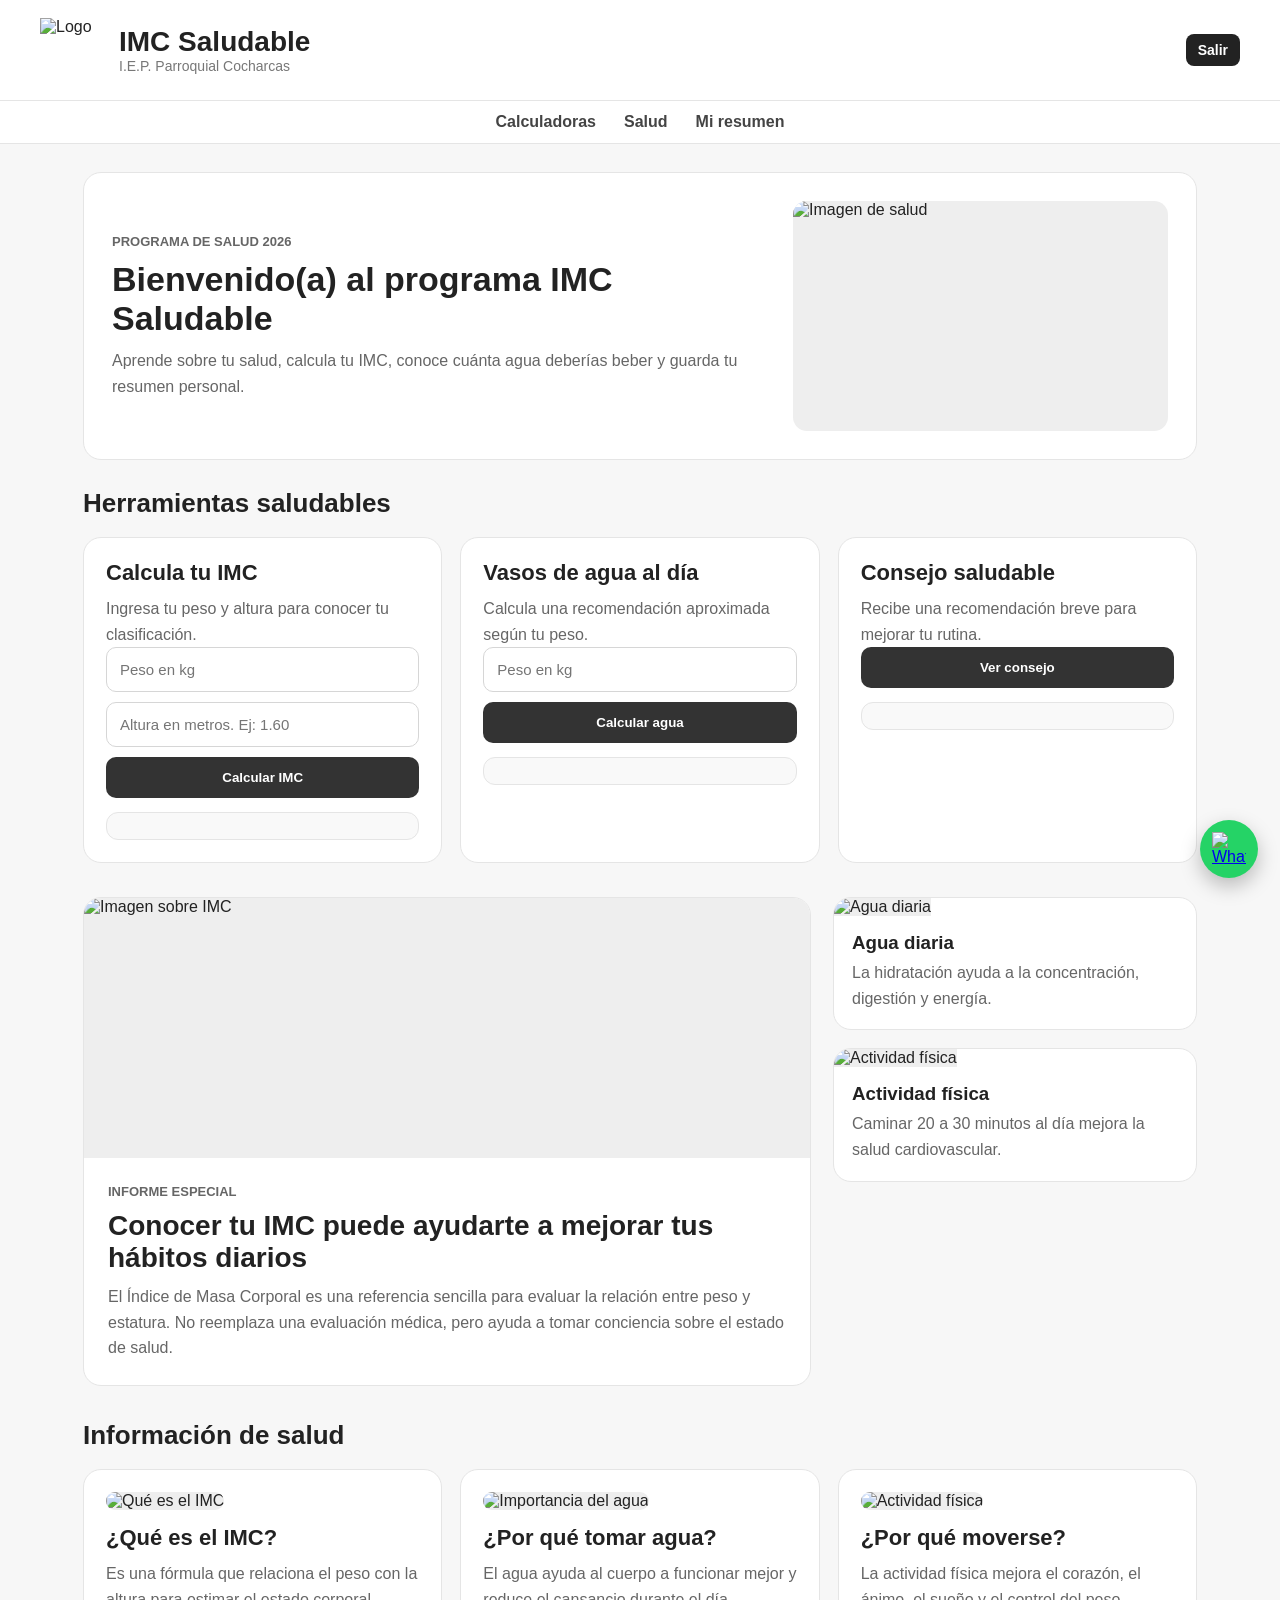
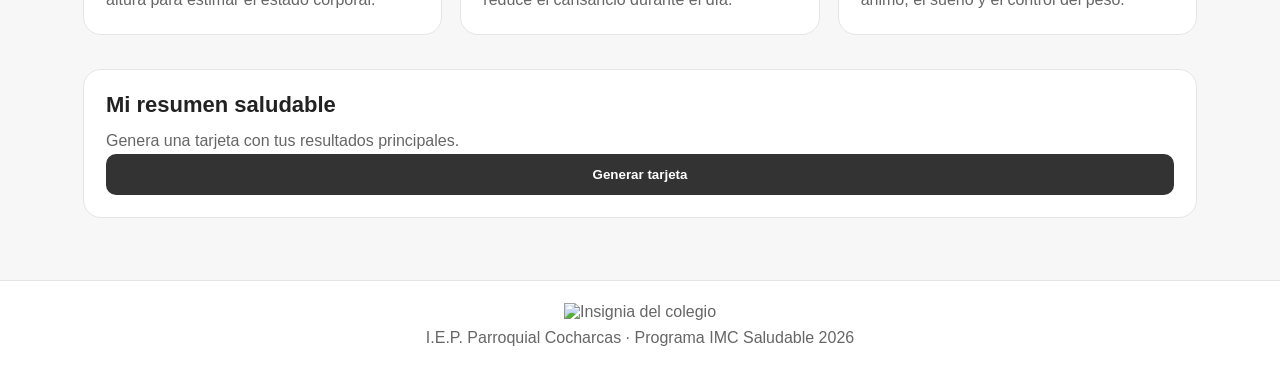
==== inicio.html @ 809d6c9c "Add files via upload" ====
<!DOCTYPE html>
<html lang="es">
<head>
  <meta charset="UTF-8">
  <meta name="viewport" content="width=device-width, initial-scale=1.0">
  <title>Inicio - IMC Saludable</title>
  <link rel="stylesheet" href="inicio.css">
</head>
<body>

<header class="top-header">
  <div class="header-content">

    <div class="header-left">
      <img src="img/logo.png" alt="Logo" class="header-logo">

      <div>
        <h1>IMC Saludable</h1>
        <p>I.E.P. Parroquial Cocharcas</p>
      </div>
    </div>

    <button class="btn-salir" onclick="cerrarSesion()">
      Salir
    </button>

  </div>
</header>

<nav class="menu">
  <a href="#calculadoras">Calculadoras</a>
  <a href="#salud">Salud</a>
  <a href="#resumen">Mi resumen</a>
</nav>

<main class="container">

  <section class="hero">
    <div class="hero-texto">
      <span class="etiqueta">Programa de salud 2026</span>
      <h2 id="saludo">Bienvenido(a) al programa IMC Saludable</h2>
      <p>
        Aprende sobre tu salud, calcula tu IMC, conoce cuánta agua deberías beber
        y guarda tu resumen personal.
      </p>
    </div>

    <div class="hero-imagen">
      <img src="img/salud.png" alt="Imagen de salud">
    </div>
  </section>
  <section id="calculadoras" class="seccion">
    <h2>Herramientas saludables</h2>

    <div class="cards-grid">

      <div class="card">
        <h3>Calcula tu IMC</h3>
        <p>Ingresa tu peso y altura para conocer tu clasificación.</p>

        <input type="number" id="pesoIMC" placeholder="Peso en kg">
        <input type="number" id="alturaIMC" placeholder="Altura en metros. Ej: 1.60" step="0.01">

        <button onclick="calcularIMC()">Calcular IMC</button>
        <div id="resultadoIMC" class="resultado"></div>
      </div>

      <div class="card">
        <h3>Vasos de agua al día</h3>
        <p>Calcula una recomendación aproximada según tu peso.</p>

        <input type="number" id="pesoAgua" placeholder="Peso en kg">

        <button onclick="calcularAgua()">Calcular agua</button>
        <div id="resultadoAgua" class="resultado"></div>
      </div>

      <div class="card">
        <h3>Consejo saludable</h3>
        <p>Recibe una recomendación breve para mejorar tu rutina.</p>

        <button onclick="mostrarConsejo()">Ver consejo</button>
        <div id="resultadoConsejo" class="resultado"></div>
      </div>

    </div>
  </section>
  <section class="layout-principal">

    <article class="articulo-principal">
      <div class="imagen-articulo">
        <img src="img/imc.jpg" alt="Imagen sobre IMC">
      </div>

      <div class="contenido-articulo">
        <span>Informe especial</span>
        <h2>Conocer tu IMC puede ayudarte a mejorar tus hábitos diarios</h2>
        <p>
          El Índice de Masa Corporal es una referencia sencilla para evaluar
          la relación entre peso y estatura. No reemplaza una evaluación médica,
          pero ayuda a tomar conciencia sobre el estado de salud.
        </p>
      </div>
    </article>

    <aside class="columna-derecha">
      <div class="mini-card">
        <img src="img/agua.jpg" alt="Agua diaria">
        <h3>Agua diaria</h3>
        <p>La hidratación ayuda a la concentración, digestión y energía.</p>
      </div>

      <div class="mini-card">
        <img src="img/actividad.jpg" alt="Actividad física">
        <h3>Actividad física</h3>
        <p>Caminar 20 a 30 minutos al día mejora la salud cardiovascular.</p>
      </div>
    </aside>

  </section>

  

  <section id="salud" class="seccion salud">
    <h2>Información de salud</h2>

    <div class="salud-grid">

      <article>
        <img src="img/balanza.jpg" alt="Qué es el IMC">
        <h3>¿Qué es el IMC?</h3>
        <p>Es una fórmula que relaciona el peso con la altura para estimar el estado corporal.</p>
      </article>

      <article>
        <img src="img/hidratacion.jpg" alt="Importancia del agua">
        <h3>¿Por qué tomar agua?</h3>
        <p>El agua ayuda al cuerpo a funcionar mejor y reduce el cansancio durante el día.</p>
      </article>

      <article>
        <img src="img/caminar.jpg" alt="Actividad física">
        <h3>¿Por qué moverse?</h3>
        <p>La actividad física mejora el corazón, el ánimo, el sueño y el control del peso.</p>
      </article>

    </div>
  </section>

  <section id="resumen" class="seccion">
    <div class="card resumen-card">
      <h3>Mi resumen saludable</h3>
      <p>Genera una tarjeta con tus resultados principales.</p>

      <button onclick="guardarResumen()">Generar tarjeta</button>

      <div id="tarjetaResumen" class="tarjeta-resumen oculto">
        <h3 id="nombreResumen">Mi tarjeta saludable</h3>

        <div class="dato">
          <span>IMC</span>
          <strong id="imcResumen">No calculado</strong>
        </div>

        <div class="dato">
          <span>Clasificación</span>
          <strong id="categoriaResumen">No calculada</strong>
        </div>

        <div class="dato">
          <span>Agua diaria</span>
          <strong id="aguaResumen">No calculada</strong>
        </div>
      </div>
    </div>
  </section>

</main>

<footer class="footer">
  <img src="img/logo.png" alt="Insignia del colegio">
  <p>I.E.P. Parroquial Cocharcas · Programa IMC Saludable 2026</p>
</footer>
<a 
  href="https://wa.me/51944521871?text=Hola,%20quiero%20consultar%20sobre%20mis%20resultados"
  target="_blank"
  class="whatsapp-float"
>
  <img src="img/whatsapp.png" alt="WhatsApp">
</a>
<script src="inicio.js"></script>
</body>
</html>
---- inicio.css ----
* {
  margin: 0;
  padding: 0;
  box-sizing: border-box;
  font-family: "Segoe UI", Arial, sans-serif;
}

body {
  background: #f7f7f7;
  color: #222;
}

.top-header {
  background: #ffffff;
  border-bottom: 1px solid #e5e5e5;
  padding: 18px 20px;
}

.header-content {
  max-width: 1150px;
  margin: auto;
  display: flex;
  align-items: center;
  gap: 15px;
}

.header-logo {
  width: 64px;
  height: 64px;
  object-fit: contain;
}

.top-header h1 {
  font-size: 28px;
  color: #222;
}

.top-header p {
  color: #777;
  font-size: 14px;
}

.menu {
  background: #ffffff;
  border-bottom: 1px solid #e5e5e5;
  display: flex;
  justify-content: center;
  gap: 28px;
  padding: 12px;
  position: sticky;
  top: 0;
  z-index: 10;
}

.menu a {
  color: #444;
  text-decoration: none;
  font-weight: 600;
}

.container {
  max-width: 1150px;
  margin: auto;
  padding: 28px 18px;
}

.hero {
  background: #ffffff;
  border: 1px solid #e5e5e5;
  border-radius: 18px;
  padding: 28px;
  display: grid;
  grid-template-columns: 1.4fr .8fr;
  gap: 25px;
  align-items: center;
  margin-bottom: 28px;
}

.etiqueta {
  font-size: 13px;
  color: #666;
  text-transform: uppercase;
  font-weight: 700;
}

.hero h2 {
  font-size: 34px;
  margin: 10px 0;
}

.hero p {
  color: #666;
  line-height: 1.6;
}

.hero-imagen img,
.imagen-articulo img,
.mini-card img,
.salud article img {
  width: 100%;
  height: 100%;
  object-fit: cover;
}

.hero-imagen {
  height: 230px;
  border-radius: 14px;
  overflow: hidden;
  background: #eeeeee;
}

.layout-principal {
  display: grid;
  grid-template-columns: 2fr 1fr;
  gap: 22px;
  margin-bottom: 34px;
}

.articulo-principal {
  background: #ffffff;
  border: 1px solid #e5e5e5;
  border-radius: 18px;
  overflow: hidden;
}

.imagen-articulo {
  height: 260px;
  background: #eeeeee;
}

.contenido-articulo {
  padding: 24px;
}

.contenido-articulo span {
  color: #666;
  font-size: 13px;
  text-transform: uppercase;
  font-weight: 700;
}

.contenido-articulo h2 {
  font-size: 28px;
  margin: 10px 0;
}

.contenido-articulo p,
.card p,
.salud p,
.mini-card p {
  color: #666;
  line-height: 1.6;
}

.columna-derecha {
  display: flex;
  flex-direction: column;
  gap: 18px;
}

.mini-card {
  background: #ffffff;
  border: 1px solid #e5e5e5;
  border-radius: 18px;
  overflow: hidden;
}

.mini-card img {
  height: 130px;
  background: #eeeeee;
}

.mini-card h3,
.mini-card p {
  padding: 0 18px;
}

.mini-card h3 {
  margin-top: 16px;
  margin-bottom: 6px;
}

.mini-card p {
  margin-bottom: 18px;
}

.seccion {
  margin-bottom: 34px;
}

.seccion > h2 {
  font-size: 26px;
  margin-bottom: 18px;
  color: #222;
}

.cards-grid,
.salud-grid {
  display: grid;
  grid-template-columns: repeat(auto-fit, minmax(260px, 1fr));
  gap: 18px;
}

.card,
.salud article {
  background: #ffffff;
  border: 1px solid #e5e5e5;
  border-radius: 18px;
  padding: 22px;
}

.card h3,
.salud h3 {
  font-size: 22px;
  margin-bottom: 10px;
}

.salud article img {
  height: 150px;
  border-radius: 14px;
  background: #eeeeee;
  margin-bottom: 15px;
}

input {
  width: 100%;
  padding: 13px;
  border: 1px solid #d6d6d6;
  border-radius: 10px;
  margin-bottom: 10px;
  font-size: 15px;
}

button {
  width: 100%;
  padding: 13px;
  background: #333333;
  color: white;
  border: none;
  border-radius: 10px;
  font-weight: 700;
  cursor: pointer;
}

button:hover {
  background: #111111;
}

.resultado,
.tarjeta-resumen {
  margin-top: 14px;
  background: #f9f9f9;
  border: 1px solid #e5e5e5;
  border-radius: 12px;
  padding: 13px;
  line-height: 1.5;
}

.oculto {
  display: none;
}

.dato {
  display: flex;
  justify-content: space-between;
  padding: 10px 0;
  border-bottom: 1px solid #e5e5e5;
}

.dato:last-child {
  border-bottom: none;
}

.footer {
  background: #ffffff;
  border-top: 1px solid #e5e5e5;
  text-align: center;
  padding: 22px;
  color: #666;
}

.footer img {
  width: 45px;
  height: 45px;
  object-fit: contain;
  margin-bottom: 8px;
}

@media (max-width: 768px) {
  .hero,
  .layout-principal {
    grid-template-columns: 1fr;
  }

  .hero h2 {
    font-size: 27px;
  }

  .contenido-articulo h2 {
    font-size: 24px;
  }
}
.whatsapp-float {
  position: fixed;
  right: 22px;
  bottom: 22px;
  width: 58px;
  height: 58px;
  border-radius: 50%;
  background: #25D366;
  display: flex;
  align-items: center;
  justify-content: center;
  box-shadow: 0 8px 20px rgba(0,0,0,.25);
  z-index: 999;
}

.whatsapp-float img {
  width: 34px;
  height: 34px;
  object-fit: contain;
}
.header-content {
  max-width: 1200px;
  margin: auto;
  display: flex;
  justify-content: space-between;
  align-items: center;
}

.header-left {
  display: flex;
  align-items: center;
  gap: 15px;
}

.btn-salir {
  width: auto;
  background: #222;
  color: white;
  border: none;
  padding: 8px 12px;
  border-radius: 8px;
  cursor: pointer;
  font-size: 14px;
  font-weight: 600;
}

.btn-salir:hover {
  background: #000;
}
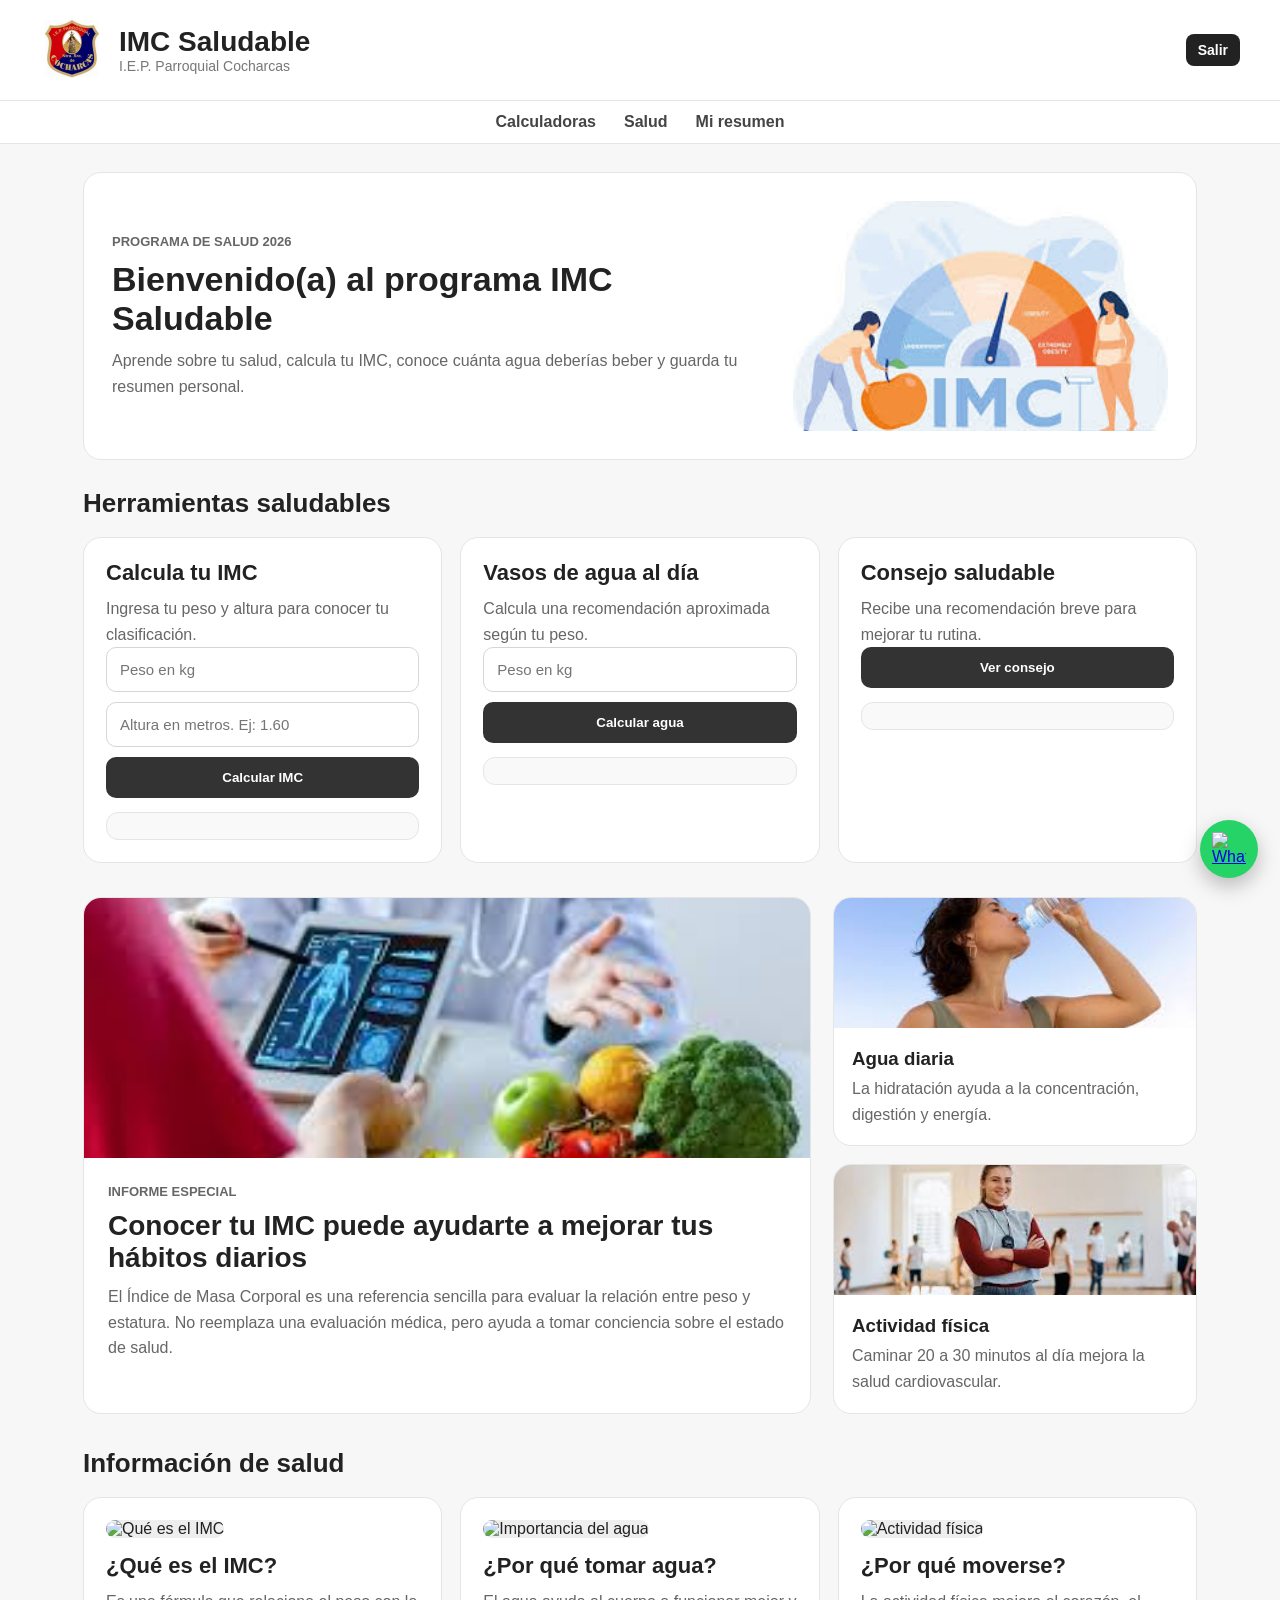
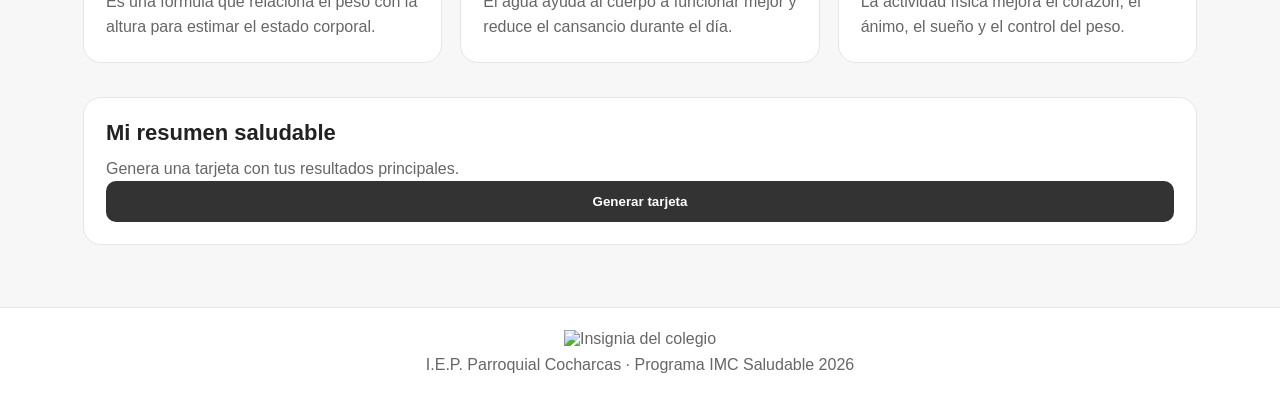
==== commit 1b5c28a1: "Update inicio.html" ====
--- a/inicio.html
+++ b/inicio.html
@@ -12,7 +12,7 @@
   <div class="header-content">
 
     <div class="header-left">
-      <img src="img/logo.png" alt="Logo" class="header-logo">
+      <img src="logo.png" alt="Logo" class="header-logo">
 
       <div>
         <h1>IMC Saludable</h1>
@@ -46,7 +46,7 @@
     </div>
 
     <div class="hero-imagen">
-      <img src="img/salud.png" alt="Imagen de salud">
+      <img src="salud.png" alt="Imagen de salud">
     </div>
   </section>
   <section id="calculadoras" class="seccion">
@@ -89,7 +89,7 @@
 
     <article class="articulo-principal">
       <div class="imagen-articulo">
-        <img src="img/imc.jpg" alt="Imagen sobre IMC">
+        <img src="imc.jpg" alt="Imagen sobre IMC">
       </div>
 
       <div class="contenido-articulo">
@@ -105,13 +105,13 @@
 
     <aside class="columna-derecha">
       <div class="mini-card">
-        <img src="img/agua.jpg" alt="Agua diaria">
+        <img src="agua.jpg" alt="Agua diaria">
         <h3>Agua diaria</h3>
         <p>La hidratación ayuda a la concentración, digestión y energía.</p>
       </div>
 
       <div class="mini-card">
-        <img src="img/actividad.jpg" alt="Actividad física">
+        <img src="actividad.jpg" alt="Actividad física">
         <h3>Actividad física</h3>
         <p>Caminar 20 a 30 minutos al día mejora la salud cardiovascular.</p>
       </div>
@@ -190,4 +190,4 @@
 </a>
 <script src="inicio.js"></script>
 </body>
-</html>+</html>
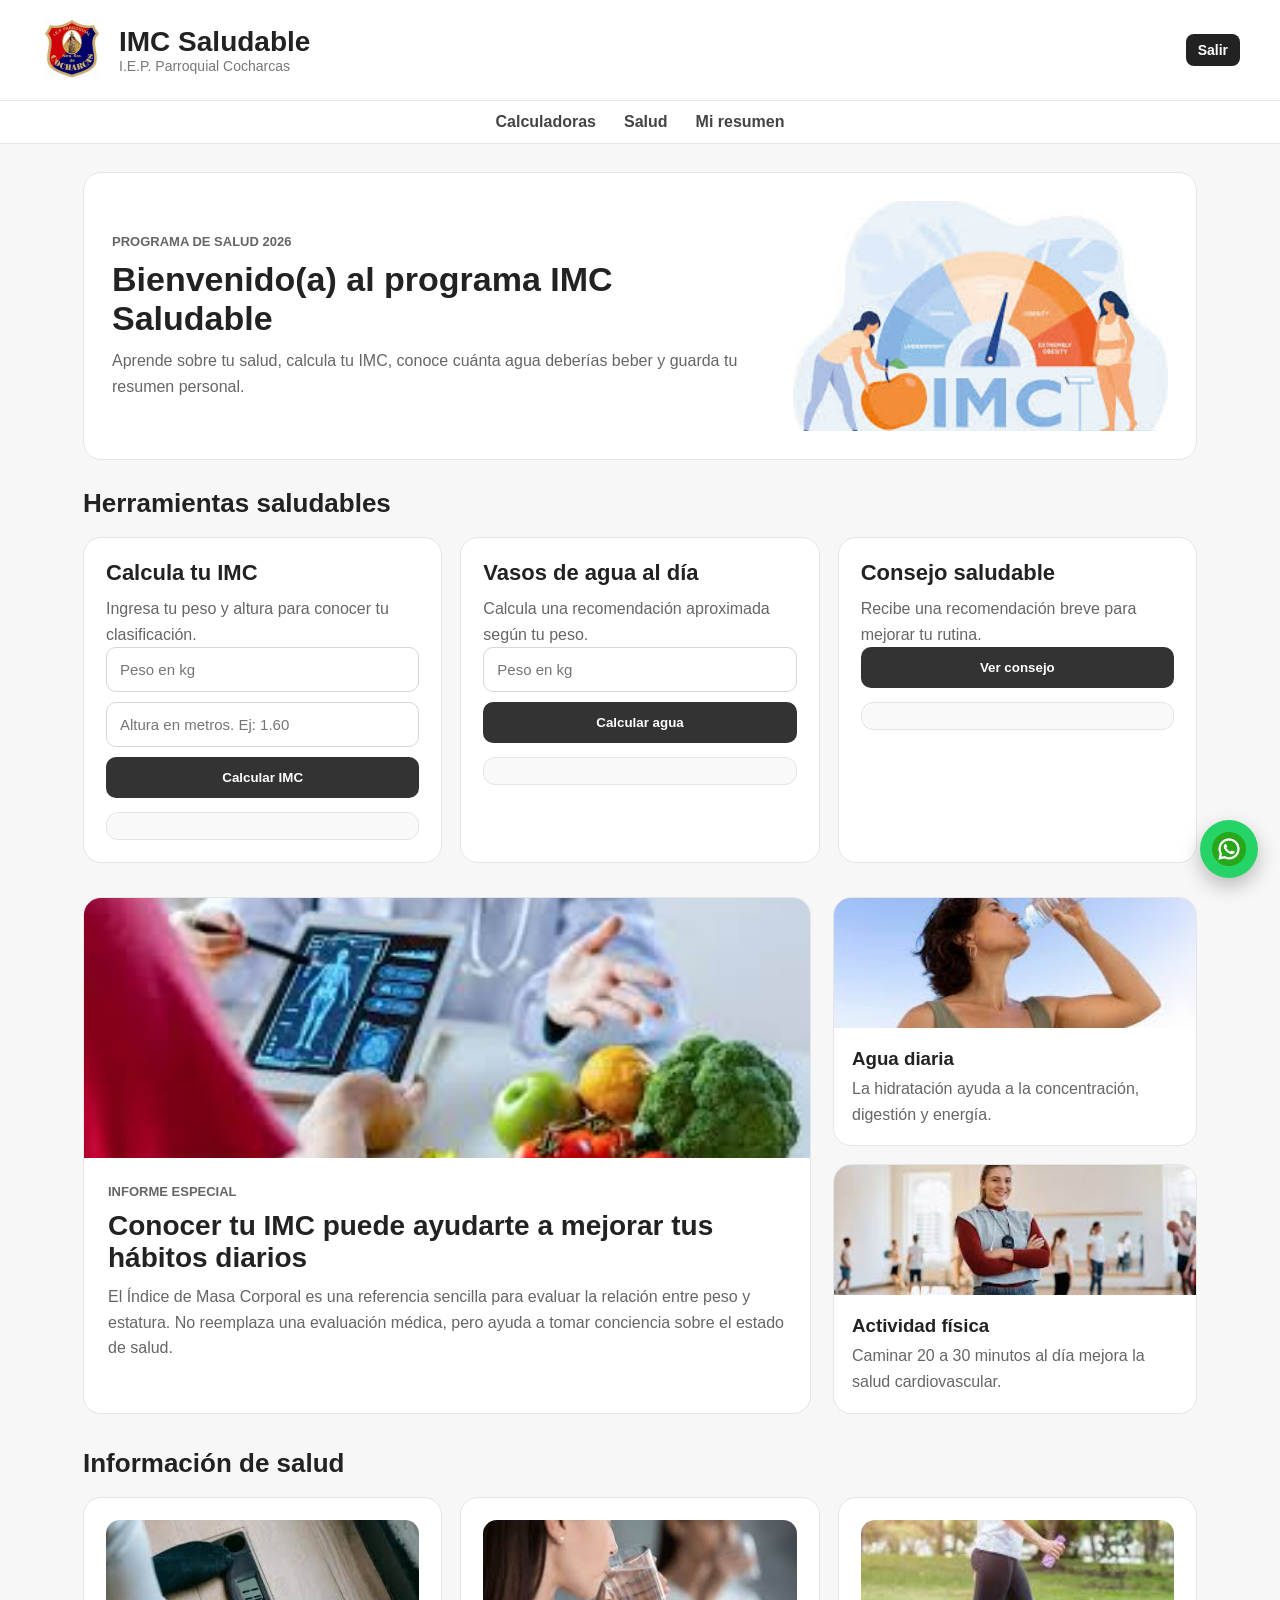
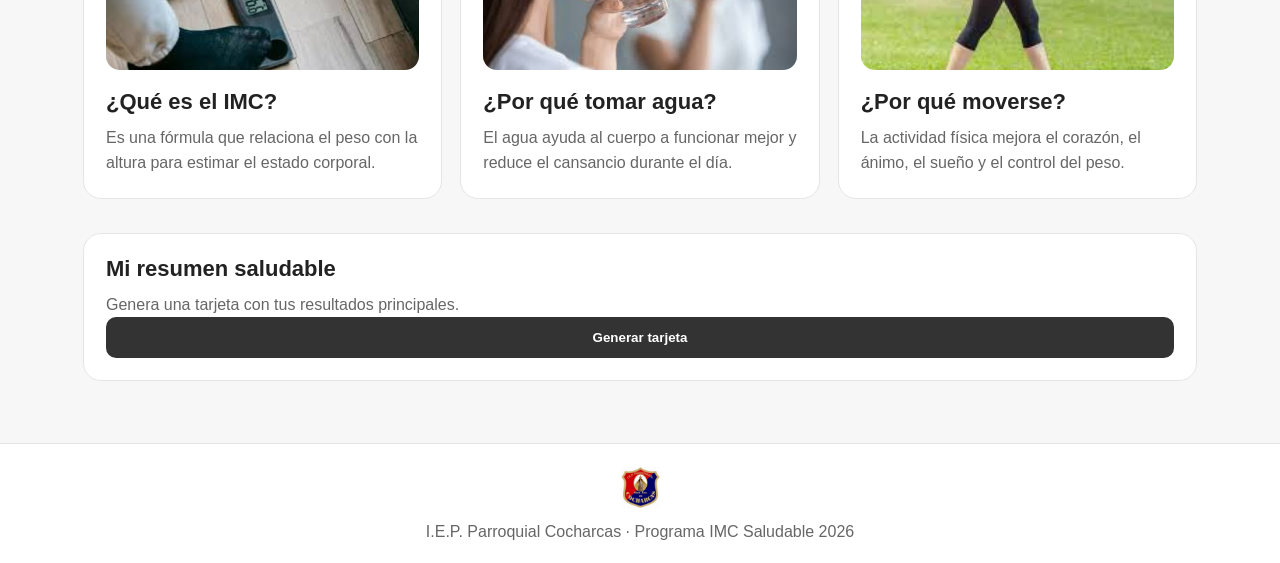
==== commit bf0b0441: "Update inicio.html" ====
--- a/inicio.html
+++ b/inicio.html
@@ -127,19 +127,19 @@
     <div class="salud-grid">
 
       <article>
-        <img src="img/balanza.jpg" alt="Qué es el IMC">
+        <img src="balanza.jpg" alt="Qué es el IMC">
         <h3>¿Qué es el IMC?</h3>
         <p>Es una fórmula que relaciona el peso con la altura para estimar el estado corporal.</p>
       </article>
 
       <article>
-        <img src="img/hidratacion.jpg" alt="Importancia del agua">
+        <img src="hidratacion.jpg" alt="Importancia del agua">
         <h3>¿Por qué tomar agua?</h3>
         <p>El agua ayuda al cuerpo a funcionar mejor y reduce el cansancio durante el día.</p>
       </article>
 
       <article>
-        <img src="img/caminar.jpg" alt="Actividad física">
+        <img src="caminar.jpg" alt="Actividad física">
         <h3>¿Por qué moverse?</h3>
         <p>La actividad física mejora el corazón, el ánimo, el sueño y el control del peso.</p>
       </article>
@@ -178,7 +178,7 @@
 </main>
 
 <footer class="footer">
-  <img src="img/logo.png" alt="Insignia del colegio">
+  <img src="logo.png" alt="Insignia del colegio">
   <p>I.E.P. Parroquial Cocharcas · Programa IMC Saludable 2026</p>
 </footer>
 <a 
@@ -186,7 +186,7 @@
   target="_blank"
   class="whatsapp-float"
 >
-  <img src="img/whatsapp.png" alt="WhatsApp">
+  <img src="whatsapp.png" alt="WhatsApp">
 </a>
 <script src="inicio.js"></script>
 </body>
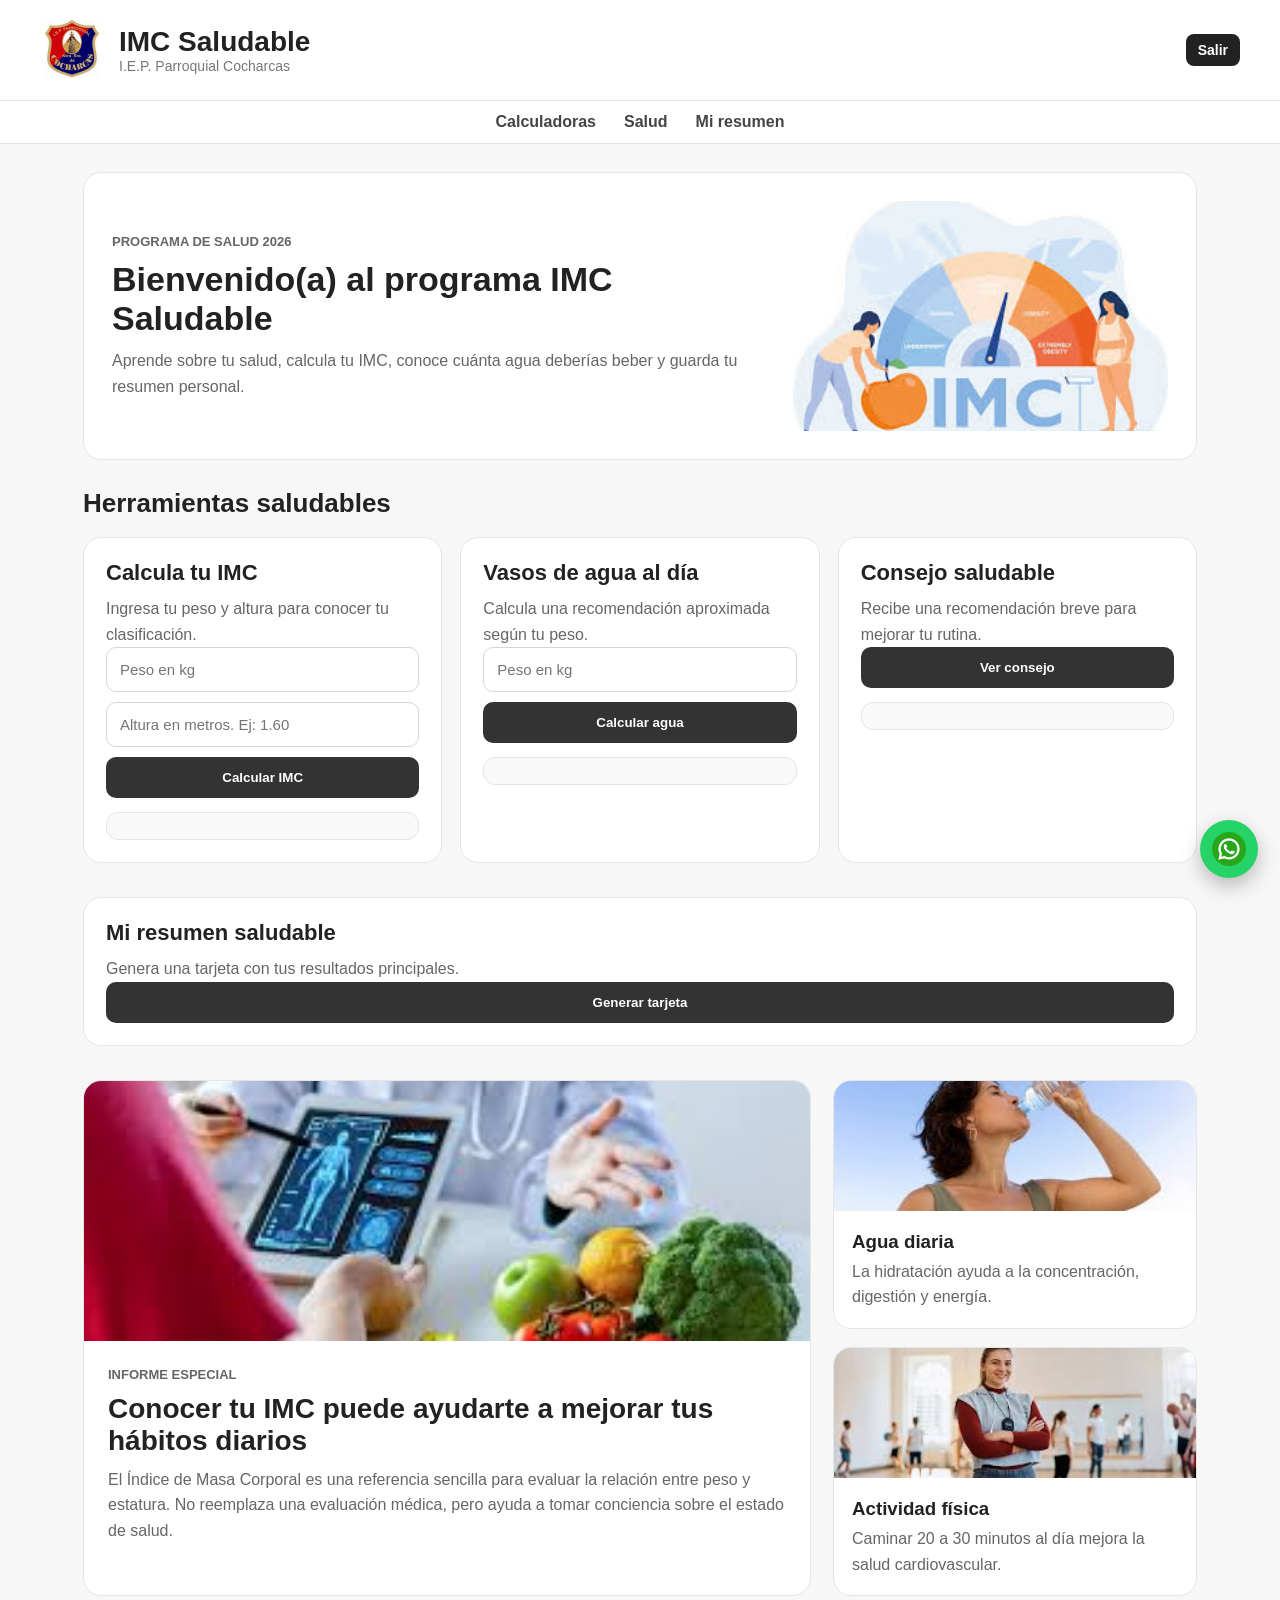
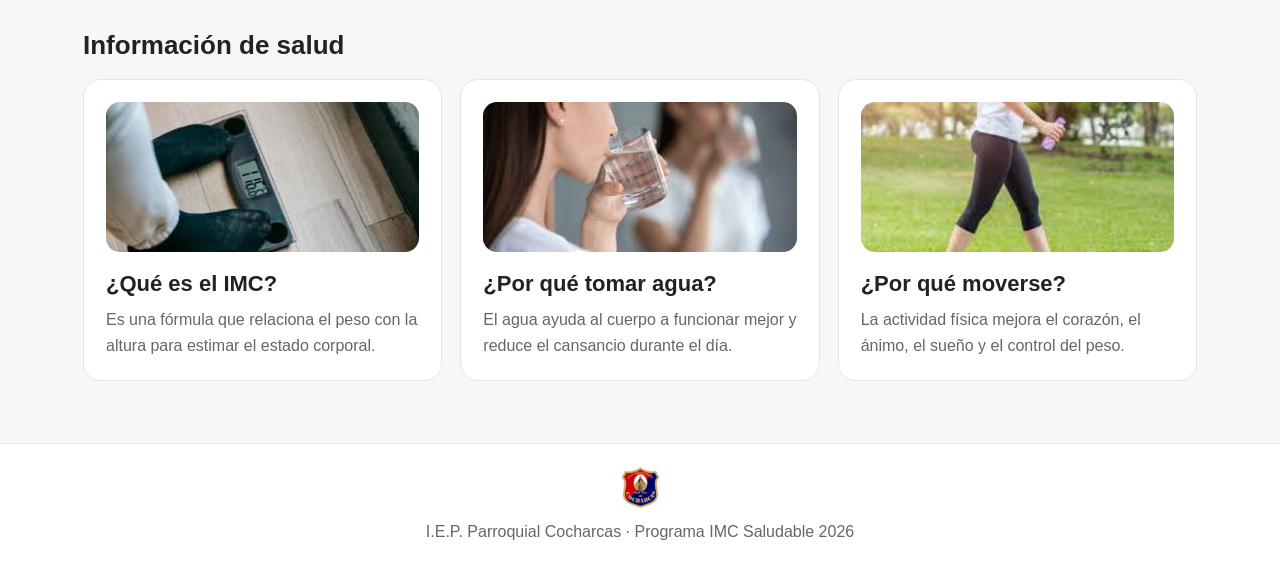
==== commit 8800466a: "Update inicio.html" ====
--- a/inicio.html
+++ b/inicio.html
@@ -85,6 +85,33 @@
 
     </div>
   </section>
+    <section id="resumen" class="seccion">
+    <div class="card resumen-card">
+      <h3>Mi resumen saludable</h3>
+      <p>Genera una tarjeta con tus resultados principales.</p>
+
+      <button onclick="guardarResumen()">Generar tarjeta</button>
+
+      <div id="tarjetaResumen" class="tarjeta-resumen oculto">
+        <h3 id="nombreResumen">Mi tarjeta saludable</h3>
+
+        <div class="dato">
+          <span>IMC</span>
+          <strong id="imcResumen">No calculado</strong>
+        </div>
+
+        <div class="dato">
+          <span>Clasificación</span>
+          <strong id="categoriaResumen">No calculada</strong>
+        </div>
+
+        <div class="dato">
+          <span>Agua diaria</span>
+          <strong id="aguaResumen">No calculada</strong>
+        </div>
+      </div>
+    </div>
+  </section>
   <section class="layout-principal">
 
     <article class="articulo-principal">
@@ -147,33 +174,7 @@
     </div>
   </section>
 
-  <section id="resumen" class="seccion">
-    <div class="card resumen-card">
-      <h3>Mi resumen saludable</h3>
-      <p>Genera una tarjeta con tus resultados principales.</p>
 
-      <button onclick="guardarResumen()">Generar tarjeta</button>
-
-      <div id="tarjetaResumen" class="tarjeta-resumen oculto">
-        <h3 id="nombreResumen">Mi tarjeta saludable</h3>
-
-        <div class="dato">
-          <span>IMC</span>
-          <strong id="imcResumen">No calculado</strong>
-        </div>
-
-        <div class="dato">
-          <span>Clasificación</span>
-          <strong id="categoriaResumen">No calculada</strong>
-        </div>
-
-        <div class="dato">
-          <span>Agua diaria</span>
-          <strong id="aguaResumen">No calculada</strong>
-        </div>
-      </div>
-    </div>
-  </section>
 
 </main>
 
